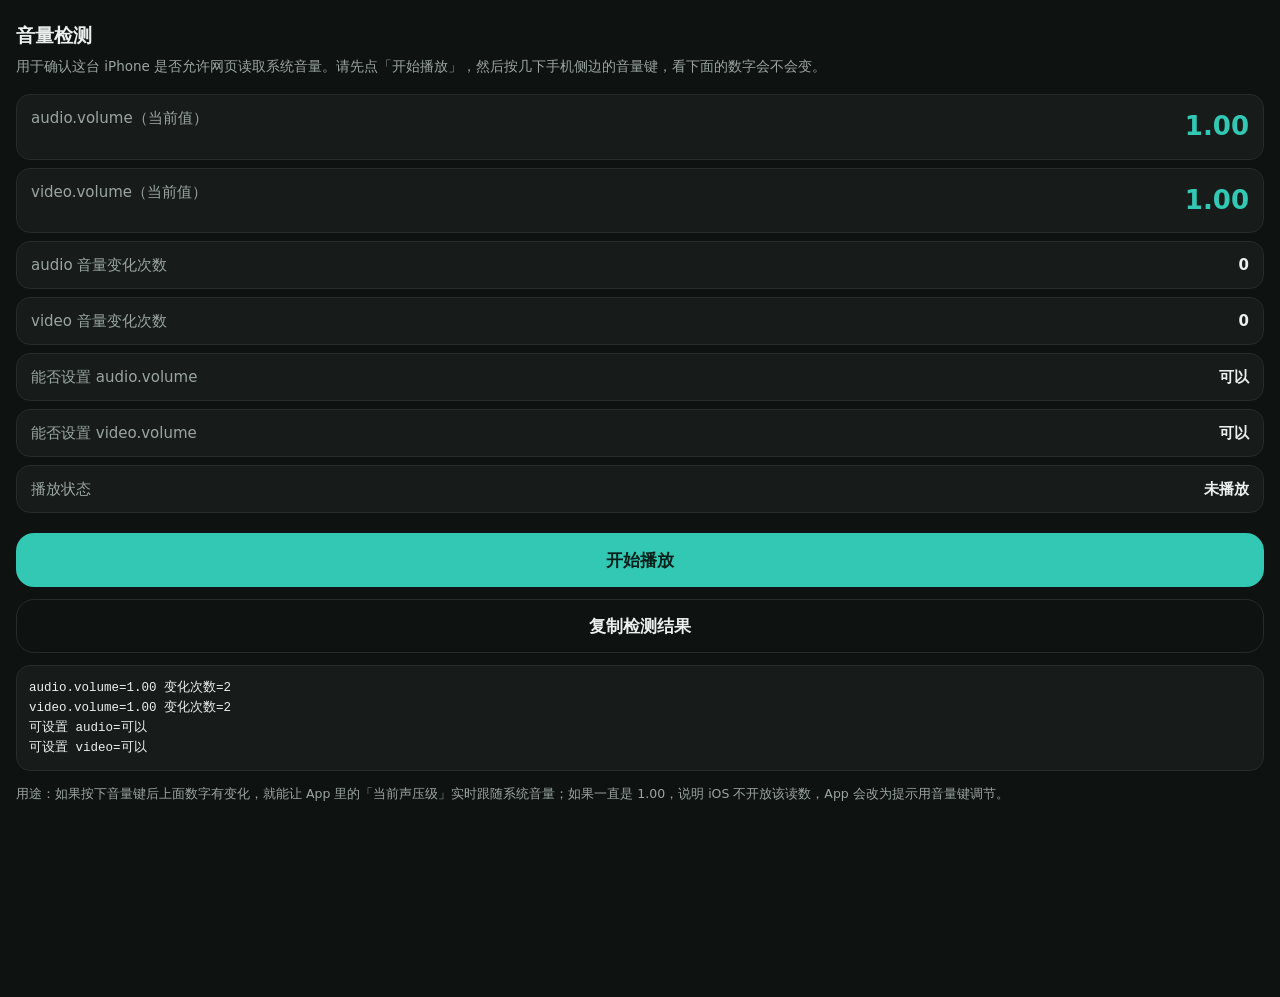
==== diag.html @ 032f0b5a "fix: 消除 iPhone 起播爆音；去掉音量条，声压级改跟随系统音量 - 音频重制：0.45s 淡入 / 0.5s 淡出（100 Hz 纯音，60s，320kbps）   原文件开头有解码器 wa" ====
<!doctype html>
<html lang="zh-CN">
<head>
<meta charset="utf-8" />
<title>音量检测 · 100Hz 防晕动</title>
<meta name="viewport" content="width=device-width, initial-scale=1, viewport-fit=cover" />
<meta name="robots" content="noindex" />
<style>
  :root { color-scheme: dark; }
  body { margin:0; padding:20px 16px calc(24px + env(safe-area-inset-bottom));
         background:#0e1211; color:#ecf1ef; font:15px/1.6 -apple-system,"PingFang SC",system-ui,sans-serif; }
  h1 { font-size:19px; margin:0 0 6px; }
  p.lead { color:#9aa5a1; font-size:13.5px; margin:0 0 16px; }
  .row { display:flex; justify-content:space-between; gap:10px; padding:11px 14px; background:#171c1b;
         border:1px solid #252c2a; border-radius:14px; margin-bottom:8px; }
  .row span:first-child { color:#9aa5a1; }
  .val { font-variant-numeric:tabular-nums; font-weight:600; }
  .big { font-size:26px; font-weight:700; color:#33c8b3; font-variant-numeric:tabular-nums; }
  button { width:100%; min-height:54px; margin-top:12px; border:0; border-radius:18px; background:#33c8b3;
           color:#06201c; font-size:17px; font-weight:650; font-family:inherit; }
  button.ghost { background:transparent; color:#ecf1ef; border:1px solid #252c2a; }
  pre { white-space:pre-wrap; word-break:break-all; background:#171c1b; border:1px solid #252c2a;
        border-radius:14px; padding:12px; font-size:12.5px; margin-top:12px; }
  .hint { color:#9aa5a1; font-size:12.5px; margin-top:10px; }
</style>
</head>
<body>
<h1>音量检测</h1>
<p class="lead">用于确认这台 iPhone 是否允许网页读取系统音量。请先点「开始播放」，然后按几下手机侧边的音量键，看下面的数字会不会变。</p>

<div class="row"><span>audio.volume（当前值）</span><span class="val big" id="aVol">–</span></div>
<div class="row"><span>video.volume（当前值）</span><span class="val big" id="vVol">–</span></div>
<div class="row"><span>audio 音量变化次数</span><span class="val" id="aCount">0</span></div>
<div class="row"><span>video 音量变化次数</span><span class="val" id="vCount">0</span></div>
<div class="row"><span>能否设置 audio.volume</span><span class="val" id="aSet">–</span></div>
<div class="row"><span>能否设置 video.volume</span><span class="val" id="vSet">–</span></div>
<div class="row"><span>播放状态</span><span class="val" id="state">未播放</span></div>

<button id="play">开始播放</button>
<button class="ghost" id="copy">复制检测结果</button>

<pre id="out">按几下音量键后，这里会生成可复制的结论。</pre>
<p class="hint">用途：如果按下音量键后上面数字有变化，就能让 App 里的「当前声压级」实时跟随系统音量；如果一直是 1.00，说明 iOS 不开放该读数，App 会改为提示用音量键调节。</p>

<audio id="a" src="audio/100hz.mp3" loop preload="none" playsinline></audio>
<video id="v" src="audio/100hz.mp3" loop preload="none" playsinline></video>

<script>
(function () {
  var a = document.getElementById('a'), v = document.getElementById('v');
  var aCount = 0, vCount = 0;
  var fmt = function (x) { return (typeof x === 'number' && isFinite(x)) ? x.toFixed(2) : '–'; };

  function paint() {
    document.getElementById('aVol').textContent = fmt(a.volume);
    document.getElementById('vVol').textContent = fmt(v.volume);
    document.getElementById('state').textContent = a.paused ? '未播放' : ('播放中 ' + a.currentTime.toFixed(1) + 's');
    document.getElementById('out').textContent = summarize();
  }

  function summarize() {
    return [
      'audio.volume=' + fmt(a.volume) + ' 变化次数=' + aCount,
      'video.volume=' + fmt(v.volume) + ' 变化次数=' + vCount,
      '可设置 audio=' + document.getElementById('aSet').textContent,
      '可设置 video=' + document.getElementById('vSet').textContent
    ].join('\n');
  }

  a.addEventListener('volumechange', function () { aCount++; paint(); });
  v.addEventListener('volumechange', function () { vCount++; paint(); });
  v.addEventListener('volumechange', paint);
  a.addEventListener('timeupdate', paint);

  // 探测是否能设置音量（设 0.5 后立刻还原）
  setTimeout(function () {
    var aBefore = a.volume; a.volume = 0.5;
    document.getElementById('aSet').textContent = (Math.abs(a.volume - 0.5) < 0.01) ? '可以' : '不可以（只读）';
    a.volume = aBefore;
    var vBefore = v.volume; v.volume = 0.5;
    document.getElementById('vSet').textContent = (Math.abs(v.volume - 0.5) < 0.01) ? '可以' : '不可以（只读）';
    v.volume = vBefore;
    paint();
  }, 300);

  document.getElementById('play').addEventListener('click', function () {
    a.play().then(function () { paint(); }).catch(function (e) { alert('播放失败：' + e.message); });
  });

  document.getElementById('copy').addEventListener('click', function () {
    var text = summarize();
    if (navigator.clipboard) {
      navigator.clipboard.writeText(text).then(function () {
        document.getElementById('out').textContent = text + '\n\n（已复制到剪贴板）';
      });
    } else {
      document.getElementById('out').textContent = text;
    }
  });

  setInterval(paint, 500);
  paint();
})();
</script>
</body>
</html>
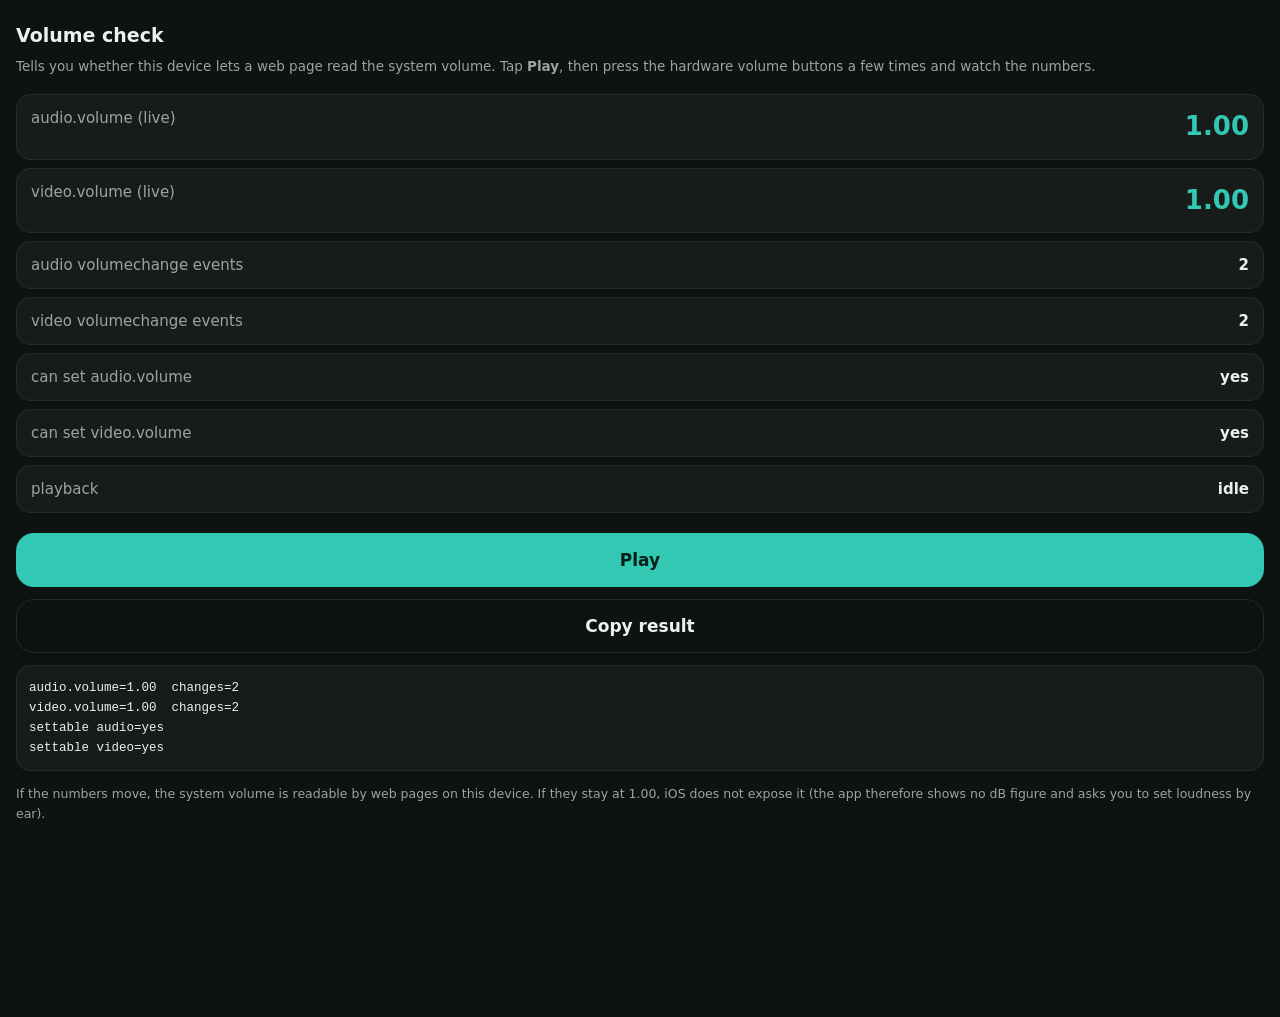
==== commit 5a4dc78e: "feat(i18n): 全部界面改为英文；说明改称 Instructions；压缩 Why 100 Hz 文案 - index.html / app.js / manifest / diag.html" ====
--- a/diag.html
+++ b/diag.html
@@ -1,14 +1,14 @@
 <!doctype html>
-<html lang="zh-CN">
+<html lang="en">
 <head>
 <meta charset="utf-8" />
-<title>音量检测 · 100Hz 防晕动</title>
+<title>Volume check · 100Hz Motion Relief</title>
 <meta name="viewport" content="width=device-width, initial-scale=1, viewport-fit=cover" />
 <meta name="robots" content="noindex" />
 <style>
   :root { color-scheme: dark; }
   body { margin:0; padding:20px 16px calc(24px + env(safe-area-inset-bottom));
-         background:#0e1211; color:#ecf1ef; font:15px/1.6 -apple-system,"PingFang SC",system-ui,sans-serif; }
+         background:#0e1211; color:#ecf1ef; font:15px/1.6 -apple-system,system-ui,sans-serif; }
   h1 { font-size:19px; margin:0 0 6px; }
   p.lead { color:#9aa5a1; font-size:13.5px; margin:0 0 16px; }
   .row { display:flex; justify-content:space-between; gap:10px; padding:11px 14px; background:#171c1b;
@@ -25,22 +25,22 @@
 </style>
 </head>
 <body>
-<h1>音量检测</h1>
-<p class="lead">用于确认这台 iPhone 是否允许网页读取系统音量。请先点「开始播放」，然后按几下手机侧边的音量键，看下面的数字会不会变。</p>
+<h1>Volume check</h1>
+<p class="lead">Tells you whether this device lets a web page read the system volume. Tap <b>Play</b>, then press the hardware volume buttons a few times and watch the numbers.</p>
 
-<div class="row"><span>audio.volume（当前值）</span><span class="val big" id="aVol">–</span></div>
-<div class="row"><span>video.volume（当前值）</span><span class="val big" id="vVol">–</span></div>
-<div class="row"><span>audio 音量变化次数</span><span class="val" id="aCount">0</span></div>
-<div class="row"><span>video 音量变化次数</span><span class="val" id="vCount">0</span></div>
-<div class="row"><span>能否设置 audio.volume</span><span class="val" id="aSet">–</span></div>
-<div class="row"><span>能否设置 video.volume</span><span class="val" id="vSet">–</span></div>
-<div class="row"><span>播放状态</span><span class="val" id="state">未播放</span></div>
+<div class="row"><span>audio.volume (live)</span><span class="val big" id="aVol">–</span></div>
+<div class="row"><span>video.volume (live)</span><span class="val big" id="vVol">–</span></div>
+<div class="row"><span>audio volumechange events</span><span class="val" id="aCount">0</span></div>
+<div class="row"><span>video volumechange events</span><span class="val" id="vCount">0</span></div>
+<div class="row"><span>can set audio.volume</span><span class="val" id="aSet">–</span></div>
+<div class="row"><span>can set video.volume</span><span class="val" id="vSet">–</span></div>
+<div class="row"><span>playback</span><span class="val" id="state">idle</span></div>
 
-<button id="play">开始播放</button>
-<button class="ghost" id="copy">复制检测结果</button>
+<button id="play">Play</button>
+<button class="ghost" id="copy">Copy result</button>
 
-<pre id="out">按几下音量键后，这里会生成可复制的结论。</pre>
-<p class="hint">用途：如果按下音量键后上面数字有变化，就能让 App 里的「当前声压级」实时跟随系统音量；如果一直是 1.00，说明 iOS 不开放该读数，App 会改为提示用音量键调节。</p>
+<pre id="out">Press the volume buttons, then the result appears here.</pre>
+<p class="hint">If the numbers move, the system volume is readable by web pages on this device. If they stay at 1.00, iOS does not expose it (the app therefore shows no dB figure and asks you to set loudness by ear).</p>
 
 <audio id="a" src="audio/100hz.mp3" loop preload="none" playsinline></audio>
 <video id="v" src="audio/100hz.mp3" loop preload="none" playsinline></video>
@@ -51,47 +51,47 @@
   var aCount = 0, vCount = 0;
   var fmt = function (x) { return (typeof x === 'number' && isFinite(x)) ? x.toFixed(2) : '–'; };
 
+  function summarize() {
+    return [
+      'audio.volume=' + fmt(a.volume) + '  changes=' + aCount,
+      'video.volume=' + fmt(v.volume) + '  changes=' + vCount,
+      'settable audio=' + document.getElementById('aSet').textContent,
+      'settable video=' + document.getElementById('vSet').textContent
+    ].join('\n');
+  }
+
   function paint() {
     document.getElementById('aVol').textContent = fmt(a.volume);
     document.getElementById('vVol').textContent = fmt(v.volume);
-    document.getElementById('state').textContent = a.paused ? '未播放' : ('播放中 ' + a.currentTime.toFixed(1) + 's');
+    document.getElementById('aCount').textContent = String(aCount);
+    document.getElementById('vCount').textContent = String(vCount);
+    document.getElementById('state').textContent = a.paused ? 'idle' : ('playing ' + a.currentTime.toFixed(1) + 's');
     document.getElementById('out').textContent = summarize();
-  }
-
-  function summarize() {
-    return [
-      'audio.volume=' + fmt(a.volume) + ' 变化次数=' + aCount,
-      'video.volume=' + fmt(v.volume) + ' 变化次数=' + vCount,
-      '可设置 audio=' + document.getElementById('aSet').textContent,
-      '可设置 video=' + document.getElementById('vSet').textContent
-    ].join('\n');
   }
 
   a.addEventListener('volumechange', function () { aCount++; paint(); });
   v.addEventListener('volumechange', function () { vCount++; paint(); });
-  v.addEventListener('volumechange', paint);
   a.addEventListener('timeupdate', paint);
 
-  // 探测是否能设置音量（设 0.5 后立刻还原）
   setTimeout(function () {
     var aBefore = a.volume; a.volume = 0.5;
-    document.getElementById('aSet').textContent = (Math.abs(a.volume - 0.5) < 0.01) ? '可以' : '不可以（只读）';
+    document.getElementById('aSet').textContent = (Math.abs(a.volume - 0.5) < 0.01) ? 'yes' : 'no (read-only)';
     a.volume = aBefore;
     var vBefore = v.volume; v.volume = 0.5;
-    document.getElementById('vSet').textContent = (Math.abs(v.volume - 0.5) < 0.01) ? '可以' : '不可以（只读）';
+    document.getElementById('vSet').textContent = (Math.abs(v.volume - 0.5) < 0.01) ? 'yes' : 'no (read-only)';
     v.volume = vBefore;
     paint();
   }, 300);
 
   document.getElementById('play').addEventListener('click', function () {
-    a.play().then(function () { paint(); }).catch(function (e) { alert('播放失败：' + e.message); });
+    a.play().then(paint).catch(function (e) { alert('Playback failed: ' + e.message); });
   });
 
   document.getElementById('copy').addEventListener('click', function () {
     var text = summarize();
     if (navigator.clipboard) {
       navigator.clipboard.writeText(text).then(function () {
-        document.getElementById('out').textContent = text + '\n\n（已复制到剪贴板）';
+        document.getElementById('out').textContent = text + '\n\n(copied)';
       });
     } else {
       document.getElementById('out').textContent = text;
